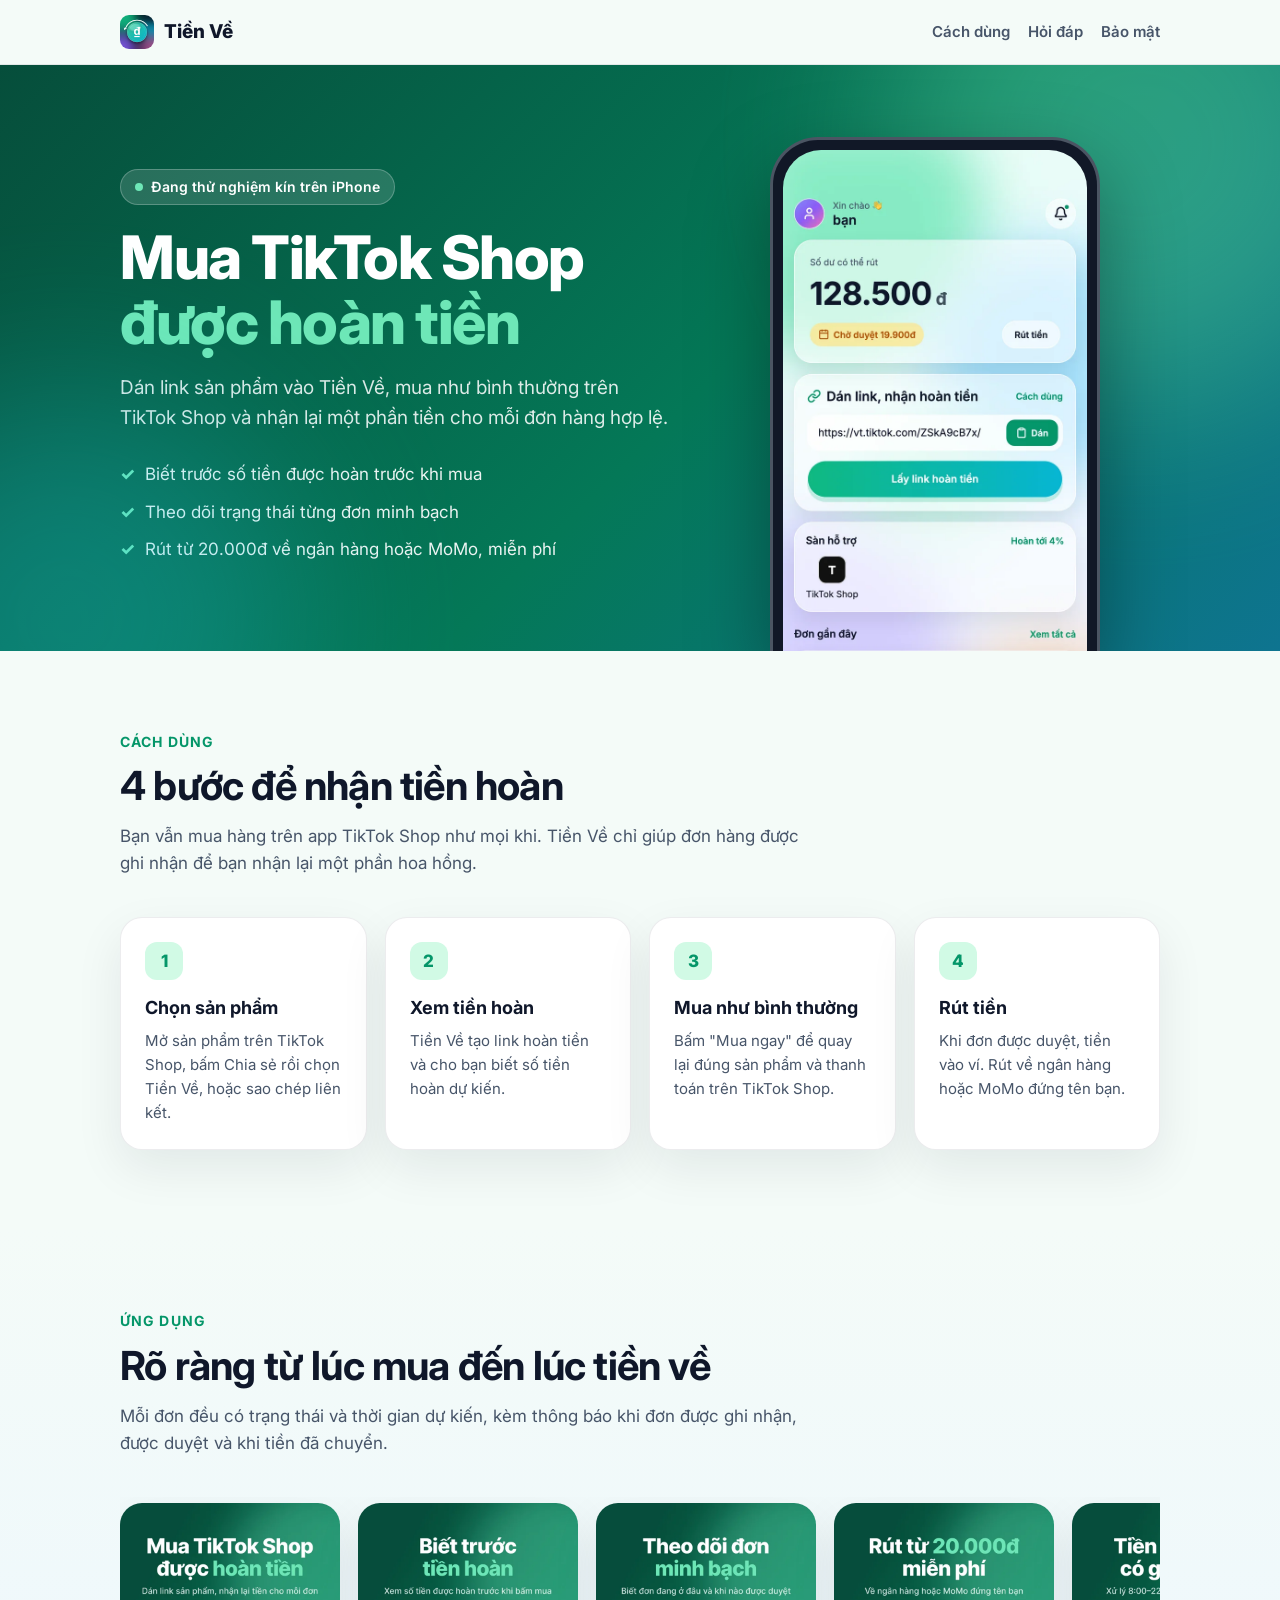
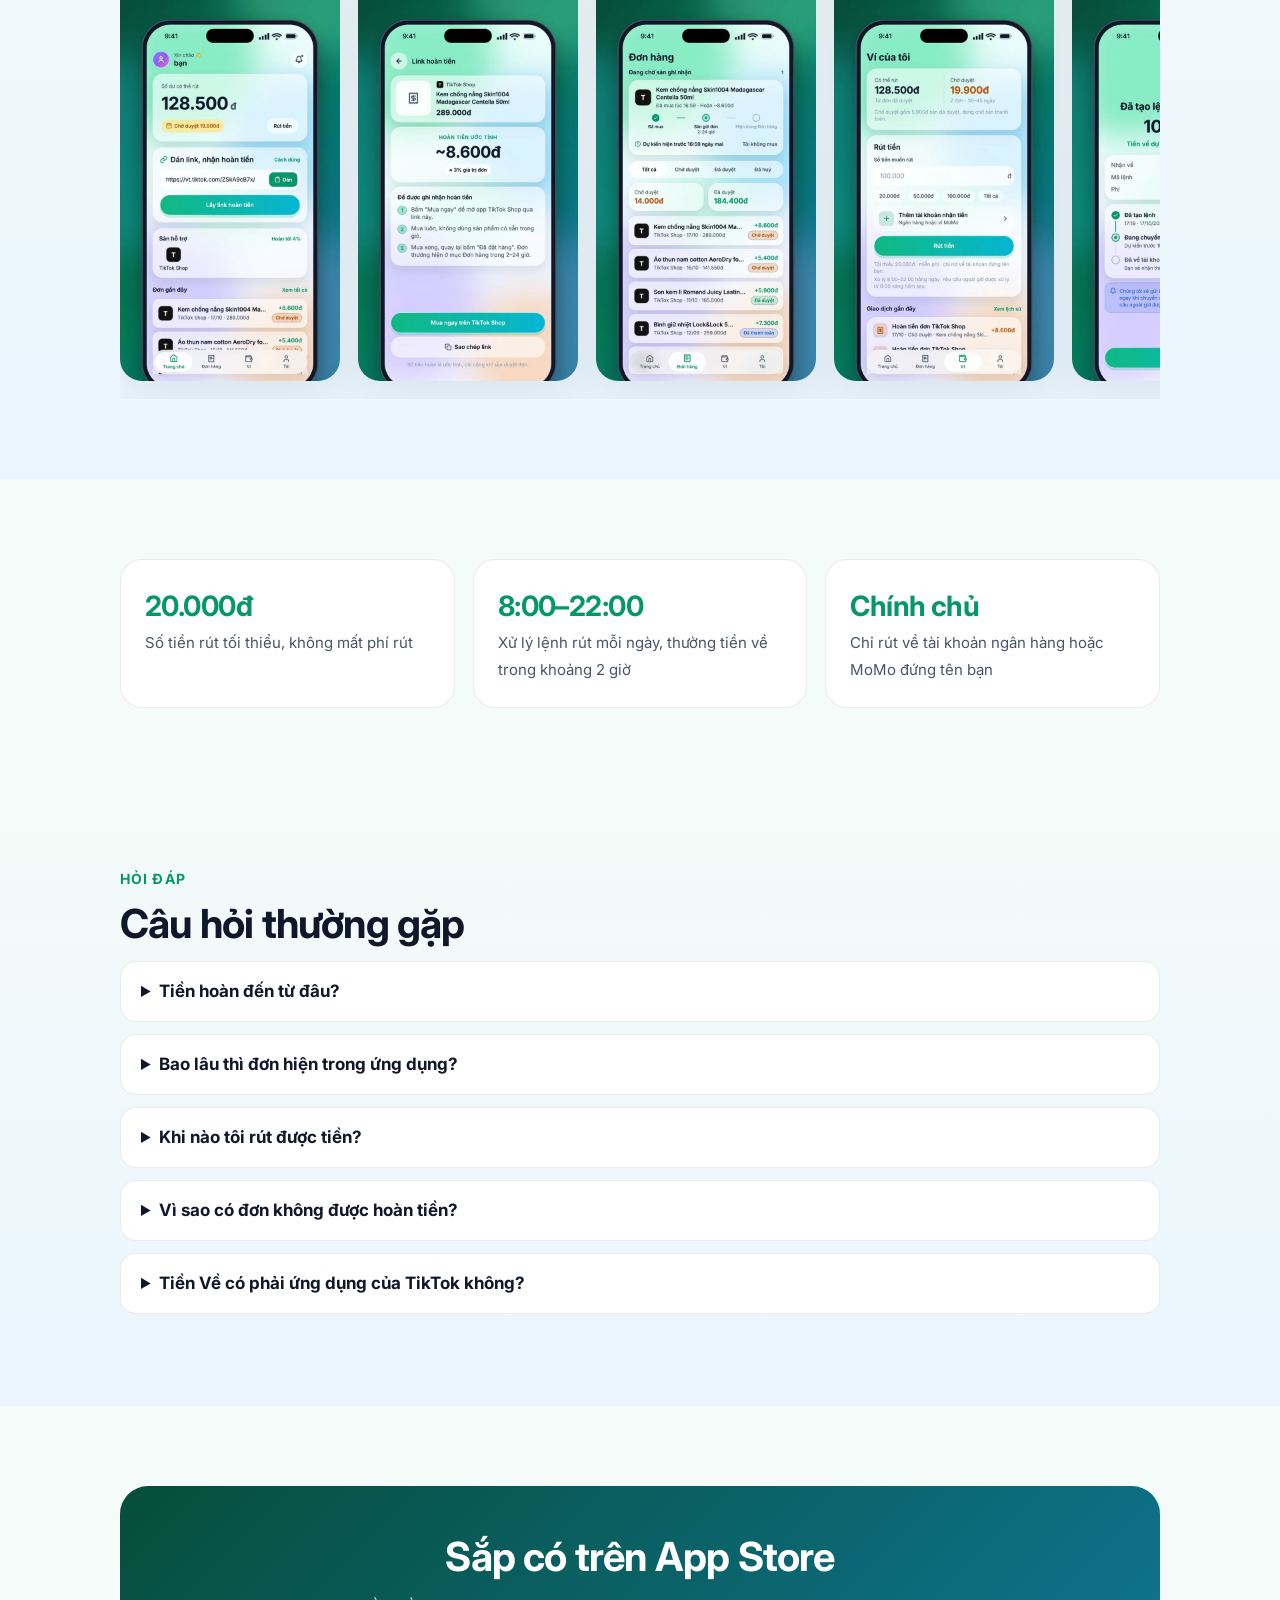
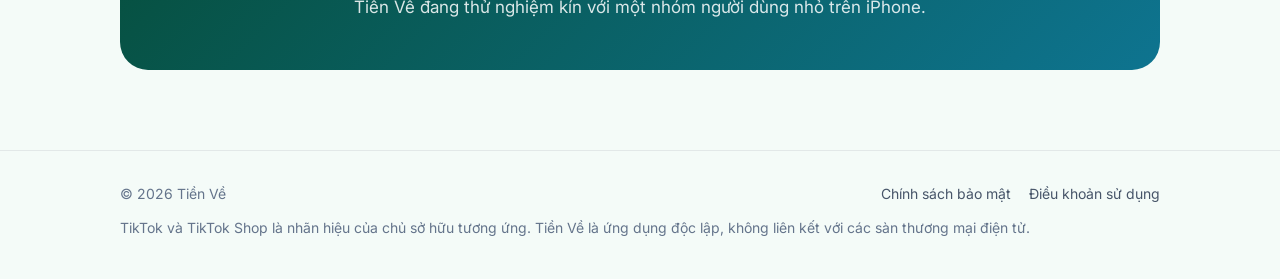
==== index.html @ d93a16cd "Update landing page" ====
<!doctype html>
<html lang="vi">
<head>
  <meta charset="utf-8">
  <meta name="viewport" content="width=device-width, initial-scale=1">
  <title>Tiền Về – Mua sắm được hoàn tiền</title>
  <meta name="description" content="Tiền Về là ứng dụng hoàn tiền khi mua sắm trên TikTok Shop: dán link sản phẩm, mua như bình thường, nhận lại một phần tiền về ngân hàng hoặc MoMo.">
  <meta property="og:title" content="Tiền Về – Mua sắm được hoàn tiền">
  <meta property="og:description" content="Dán link sản phẩm, mua như bình thường, nhận lại tiền cho mỗi đơn.">
  <meta property="og:image" content="assets/1_home.webp">
  <link rel="icon" href="assets/favicon.png">
  <link rel="apple-touch-icon" href="assets/apple-touch-icon.png">
  <link rel="preconnect" href="https://fonts.googleapis.com">
  <link rel="preconnect" href="https://fonts.gstatic.com" crossorigin>
  <link href="https://fonts.googleapis.com/css2?family=Inter:wght@400;600;700;800&display=swap" rel="stylesheet">
  <link rel="stylesheet" href="styles.css">
</head>
<body>
  <header class="top">
    <div class="wrap">
      <a class="brand" href="./"><img src="assets/icon.png" alt="">Tiền Về</a>
      <nav>
        <a href="#cach-dung" class="hide-sm">Cách dùng</a>
        <a href="#hoi-dap">Hỏi đáp</a>
        <a href="privacy.html">Bảo mật</a>
      </nav>
    </div>
  </header>

  <main>
    <div class="hero">
      <div class="wrap">
        <div>
          <span class="badge"><i></i>Đang thử nghiệm kín trên iPhone</span>
          <h1>Mua TikTok Shop<br><em>được hoàn tiền</em></h1>
          <p class="lead">Dán link sản phẩm vào Tiền Về, mua như bình thường trên TikTok Shop và nhận lại một phần tiền cho mỗi đơn hàng hợp lệ.</p>
          <ul class="hero-points">
            <li>Biết trước số tiền được hoàn trước khi mua</li>
            <li>Theo dõi trạng thái từng đơn minh bạch</li>
            <li>Rút từ 20.000đ về ngân hàng hoặc MoMo, miễn phí</li>
          </ul>
        </div>
        <div class="hero-phone">
          <img src="assets/app_home.webp" alt="Màn hình trang chủ ứng dụng Tiền Về" width="660" height="1434">
        </div>
      </div>
    </div>

    <section id="cach-dung">
      <div class="wrap">
        <p class="eyebrow">Cách dùng</p>
        <h2>4 bước để nhận tiền hoàn</h2>
        <p class="sub">Bạn vẫn mua hàng trên app TikTok Shop như mọi khi. Tiền Về chỉ giúp đơn hàng được ghi nhận để bạn nhận lại một phần hoa hồng.</p>
        <div class="steps">
          <div class="step">
            <h3>Chọn sản phẩm</h3>
            <p>Mở sản phẩm trên TikTok Shop, bấm Chia sẻ rồi chọn Tiền Về, hoặc sao chép liên kết.</p>
          </div>
          <div class="step">
            <h3>Xem tiền hoàn</h3>
            <p>Tiền Về tạo link hoàn tiền và cho bạn biết số tiền hoàn dự kiến.</p>
          </div>
          <div class="step">
            <h3>Mua như bình thường</h3>
            <p>Bấm "Mua ngay" để quay lại đúng sản phẩm và thanh toán trên TikTok Shop.</p>
          </div>
          <div class="step">
            <h3>Rút tiền</h3>
            <p>Khi đơn được duyệt, tiền vào ví. Rút về ngân hàng hoặc MoMo đứng tên bạn.</p>
          </div>
        </div>
      </div>
    </section>

    <section class="alt">
      <div class="wrap">
        <p class="eyebrow">Ứng dụng</p>
        <h2>Rõ ràng từ lúc mua đến lúc tiền về</h2>
        <p class="sub">Mỗi đơn đều có trạng thái và thời gian dự kiến, kèm thông báo khi đơn được ghi nhận, được duyệt và khi tiền đã chuyển.</p>
        <div class="shots">
          <figure><img src="assets/1_home.webp" alt="Trang chủ: dán link sản phẩm" loading="lazy" width="660" height="1434"></figure>
          <figure><img src="assets/2_link_result.webp" alt="Số tiền hoàn ước tính trước khi mua" loading="lazy" width="660" height="1434"></figure>
          <figure><img src="assets/3_orders.webp" alt="Theo dõi đơn hàng" loading="lazy" width="660" height="1434"></figure>
          <figure><img src="assets/4_wallet.webp" alt="Ví và rút tiền" loading="lazy" width="660" height="1434"></figure>
          <figure><img src="assets/5_withdraw.webp" alt="Lệnh rút tiền có giờ dự kiến" loading="lazy" width="660" height="1434"></figure>
          <figure><img src="assets/6_notifications.webp" alt="Thông báo đơn hàng" loading="lazy" width="660" height="1434"></figure>
        </div>
      </div>
    </section>

    <section>
      <div class="wrap">
        <div class="facts">
          <div class="fact"><b>20.000đ</b><span>Số tiền rút tối thiểu, không mất phí rút</span></div>
          <div class="fact"><b>8:00–22:00</b><span>Xử lý lệnh rút mỗi ngày, thường tiền về trong khoảng 2 giờ</span></div>
          <div class="fact"><b>Chính chủ</b><span>Chỉ rút về tài khoản ngân hàng hoặc MoMo đứng tên bạn</span></div>
        </div>
      </div>
    </section>

    <section id="hoi-dap" class="alt">
      <div class="wrap faq">
        <p class="eyebrow">Hỏi đáp</p>
        <h2>Câu hỏi thường gặp</h2>
        <details>
          <summary>Tiền hoàn đến từ đâu?</summary>
          <p>Khi bạn mua qua link của Tiền Về, sàn trả hoa hồng tiếp thị liên kết cho đơn hàng hợp lệ. Tiền Về chia lại cho bạn một phần hoa hồng đó. Giá sản phẩm bạn trả không thay đổi.</p>
        </details>
        <details>
          <summary>Bao lâu thì đơn hiện trong ứng dụng?</summary>
          <p>Thường trong 2–24 giờ sau khi đặt hàng. Mua xong, bạn quay lại app và bấm "Đã đặt hàng" để chúng tôi theo dõi và báo ngay khi đơn được ghi nhận.</p>
        </details>
        <details>
          <summary>Khi nào tôi rút được tiền?</summary>
          <p>Sàn cần chờ hết thời gian đổi trả rồi mới duyệt hoa hồng, thường 30–45 ngày kể từ khi mua. Khi đơn được duyệt, tiền chuyển sang số dư có thể rút và bạn rút được từ 20.000đ.</p>
        </details>
        <details>
          <summary>Vì sao có đơn không được hoàn tiền?</summary>
          <p>Đơn có thể không được ghi nhận nếu bạn mua món đã có sẵn trong giỏ từ trước, bấm link khác trước khi thanh toán, hoặc đơn bị huỷ, trả hàng. Một số sản phẩm cũng không nằm trong chương trình tiếp thị liên kết của người bán.</p>
        </details>
        <details>
          <summary>Tiền Về có phải ứng dụng của TikTok không?</summary>
          <p>Không. Tiền Về là ứng dụng độc lập, tham gia chương trình tiếp thị liên kết thông qua mạng affiliate. Tiền Về không liên kết, không được tài trợ hay xác nhận bởi TikTok.</p>
        </details>
      </div>
    </section>

    <section>
      <div class="wrap">
        <div class="cta">
          <h2>Sắp có trên App Store</h2>
          <p>Tiền Về đang thử nghiệm kín với một nhóm người dùng nhỏ trên iPhone.</p>
        </div>
      </div>
    </section>
  </main>

  <footer>
    <div class="wrap">
      <span>© 2026 Tiền Về</span>
      <nav>
        <a href="privacy.html">Chính sách bảo mật</a>
        <a href="terms.html">Điều khoản sử dụng</a>
      </nav>
      <p class="disclaimer">TikTok và TikTok Shop là nhãn hiệu của chủ sở hữu tương ứng. Tiền Về là ứng dụng độc lập, không liên kết với các sàn thương mại điện tử.</p>
    </div>
  </footer>
</body>
</html>
---- styles.css ----
:root {
  --bg: #f4fbf8;
  --bg-2: #eaf6ff;
  --surface: #ffffff;
  --surface-soft: rgba(255, 255, 255, 0.72);
  --text: #0f172a;
  --text-2: #475569;
  --text-3: #64748b;
  --line: rgba(15, 23, 42, 0.08);
  --mint: #059669;
  --mint-soft: #d1fae5;
  --accent: #10b981;
  --accent-2: #06b6d4;
  --hero-1: #064e3b;
  --hero-2: #047857;
  --hero-3: #0e7490;
  --hero-hl: #6ee7b7;
  --radius: 22px;
  --shadow: 0 18px 48px rgba(15, 23, 42, 0.08);
  color-scheme: light;
}

@media (prefers-color-scheme: dark) {
  :root:not([data-theme="light"]) {
    --bg: #07130f;
    --bg-2: #0b1a1f;
    --surface: #0f1f1a;
    --surface-soft: rgba(15, 31, 26, 0.8);
    --text: #e8f5ef;
    --text-2: #a7bdb4;
    --text-3: #7f968d;
    --line: rgba(232, 245, 239, 0.1);
    --mint: #34d399;
    --mint-soft: rgba(52, 211, 153, 0.14);
    --shadow: 0 18px 48px rgba(0, 0, 0, 0.35);
    color-scheme: dark;
  }
}

* { box-sizing: border-box; }
html { -webkit-text-size-adjust: 100%; }
body {
  margin: 0;
  background: var(--bg);
  color: var(--text);
  font-family: "Inter", -apple-system, BlinkMacSystemFont, "Segoe UI", Roboto, sans-serif;
  font-size: 17px;
  line-height: 1.6;
}
a { color: var(--mint); }
img { max-width: 100%; height: auto; display: block; }

.wrap { max-width: 1080px; margin: 0 auto; padding: 0 20px; }

/* ---- header ---- */
.top {
  position: sticky; top: 0; z-index: 10;
  background: color-mix(in srgb, var(--bg) 82%, transparent);
  backdrop-filter: saturate(160%) blur(14px);
  -webkit-backdrop-filter: saturate(160%) blur(14px);
  border-bottom: 1px solid var(--line);
}
.top .wrap { display: flex; align-items: center; gap: 12px; height: 64px; }
.brand { display: flex; align-items: center; gap: 10px; text-decoration: none; color: var(--text); font-weight: 800; font-size: 19px; }
.brand img { width: 34px; height: 34px; border-radius: 9px; }
.top nav { margin-left: auto; display: flex; gap: 18px; }
.top nav a { color: var(--text-2); text-decoration: none; font-weight: 600; font-size: 15px; }
.top nav a:hover { color: var(--text); }

/* ---- hero ---- */
.hero {
  background: linear-gradient(135deg, var(--hero-1), var(--hero-2) 55%, var(--hero-3));
  color: #fff;
  overflow: hidden;
  position: relative;
}
.hero::before, .hero::after {
  content: ""; position: absolute; border-radius: 50%; filter: blur(90px); opacity: 0.35; pointer-events: none;
}
.hero::before { width: 520px; height: 520px; background: #6ee7b7; top: -180px; right: -120px; }
.hero::after { width: 460px; height: 460px; background: #22d3ee; bottom: -200px; left: -160px; opacity: 0.25; }
.hero .wrap { position: relative; display: grid; grid-template-columns: 1.1fr 0.9fr; gap: 40px; align-items: center; padding-top: 72px; padding-bottom: 0; }
.hero h1 { font-size: clamp(38px, 6vw, 60px); line-height: 1.08; letter-spacing: -0.025em; margin: 0 0 18px; font-weight: 800; }
.hero h1 em { font-style: normal; color: var(--hero-hl); }
.hero p.lead { font-size: 19px; color: rgba(255, 255, 255, 0.86); margin: 0 0 28px; max-width: 34em; }
.badge {
  display: inline-flex; align-items: center; gap: 8px;
  background: rgba(255, 255, 255, 0.14); border: 1px solid rgba(255, 255, 255, 0.24);
  padding: 6px 14px; border-radius: 999px; font-size: 14px; font-weight: 600; margin-bottom: 20px;
}
.badge i { width: 8px; height: 8px; border-radius: 50%; background: var(--hero-hl); display: inline-block; }
.hero-points { list-style: none; padding: 0; margin: 0 0 56px; display: grid; gap: 10px; }
.hero-points li { display: flex; gap: 10px; align-items: flex-start; color: rgba(255, 255, 255, 0.92); }
.hero-points li::before { content: "✓"; color: var(--hero-hl); font-weight: 800; }
.hero-phone { align-self: end; justify-self: center; width: min(330px, 80vw); margin-bottom: -6px; }
.hero-phone {
  background: #111827; border: 3px solid #4b5563; border-bottom: 0;
  border-radius: 48px 48px 0 0; padding: 10px 10px 0; box-shadow: 0 30px 80px rgba(0, 0, 0, 0.35);
}
.hero-phone img { border-radius: 38px 38px 0 0; aspect-ratio: 660 / 1100; object-fit: cover; object-position: top; }

/* ---- sections ---- */
section { padding: 80px 0; }
.eyebrow { color: var(--mint); font-weight: 700; font-size: 14px; letter-spacing: 0.08em; text-transform: uppercase; margin: 0 0 10px; }
h2 { font-size: clamp(28px, 4vw, 40px); line-height: 1.15; letter-spacing: -0.02em; margin: 0 0 14px; }
.sub { color: var(--text-2); margin: 0 0 40px; max-width: 40em; }

.steps { display: grid; grid-template-columns: repeat(4, 1fr); gap: 18px; counter-reset: s; }
.step {
  background: var(--surface); border: 1px solid var(--line); border-radius: var(--radius);
  padding: 24px; box-shadow: var(--shadow); counter-increment: s;
}
.step::before {
  content: counter(s); display: grid; place-items: center; width: 38px; height: 38px; border-radius: 12px;
  background: var(--mint-soft); color: var(--mint); font-weight: 800; margin-bottom: 14px;
}
.step h3 { margin: 0 0 6px; font-size: 18px; }
.step p { margin: 0; color: var(--text-2); font-size: 15px; }

.alt { background: linear-gradient(180deg, var(--bg), var(--bg-2)); }

.shots { display: flex; gap: 18px; overflow-x: auto; padding: 6px 2px 18px; scroll-snap-type: x mandatory; }
.shots figure { margin: 0; flex: 0 0 220px; scroll-snap-align: start; }
.shots img { border-radius: 22px; box-shadow: var(--shadow); }

.facts { display: grid; grid-template-columns: repeat(3, 1fr); gap: 18px; }
.fact { background: var(--surface); border: 1px solid var(--line); border-radius: var(--radius); padding: 24px; }
.fact b { display: block; font-size: 28px; letter-spacing: -0.02em; color: var(--mint); }
.fact span { color: var(--text-2); font-size: 15px; }

.faq details {
  background: var(--surface); border: 1px solid var(--line); border-radius: 16px; padding: 16px 20px; margin-bottom: 12px;
}
.faq summary { cursor: pointer; font-weight: 700; }
.faq details p { color: var(--text-2); margin: 10px 0 0; }

.cta {
  text-align: center; background: linear-gradient(135deg, var(--hero-1), var(--hero-3)); color: #fff;
  border-radius: 28px; padding: 48px 24px;
}
.cta h2 { color: #fff; }
.cta p { color: rgba(255, 255, 255, 0.85); margin: 0; }

/* ---- documents (privacy / terms) ---- */
.doc { max-width: 760px; margin: 0 auto; padding: 56px 20px 80px; }
.doc h1 { font-size: clamp(30px, 5vw, 42px); letter-spacing: -0.02em; line-height: 1.15; margin: 0 0 8px; }
.doc .meta { color: var(--text-3); margin: 0 0 32px; font-size: 15px; }
.doc h2 { font-size: 22px; margin: 36px 0 10px; }
.doc p, .doc li { color: var(--text-2); }
.doc li { margin-bottom: 6px; }
.doc table { width: 100%; border-collapse: collapse; margin: 12px 0; font-size: 15px; }
.doc th, .doc td { text-align: left; padding: 10px 12px; border-bottom: 1px solid var(--line); vertical-align: top; }
.doc th { color: var(--text); }
.doc td { color: var(--text-2); }
.table-scroll { overflow-x: auto; }

/* ---- footer ---- */
footer { border-top: 1px solid var(--line); padding: 32px 0 40px; color: var(--text-3); font-size: 14px; }
footer .wrap { display: flex; flex-wrap: wrap; gap: 12px 24px; align-items: center; }
footer nav { display: flex; gap: 18px; margin-left: auto; }
footer a { color: var(--text-2); text-decoration: none; }
footer a:hover { color: var(--text); }
.disclaimer { width: 100%; margin: 0; }

@media (max-width: 860px) {
  .hero .wrap { grid-template-columns: 1fr; padding-top: 48px; gap: 8px; }
  .hero-points { margin-bottom: 32px; }
  .steps { grid-template-columns: 1fr 1fr; }
  .facts { grid-template-columns: 1fr; }
}
@media (max-width: 520px) {
  body { font-size: 16px; }
  .wrap { padding: 0 16px; }
  .top nav { gap: 14px; }
  .top nav a.hide-sm { display: none; }
  .steps { grid-template-columns: 1fr; }
  section { padding: 56px 0; }
  footer nav { margin-left: 0; }
}
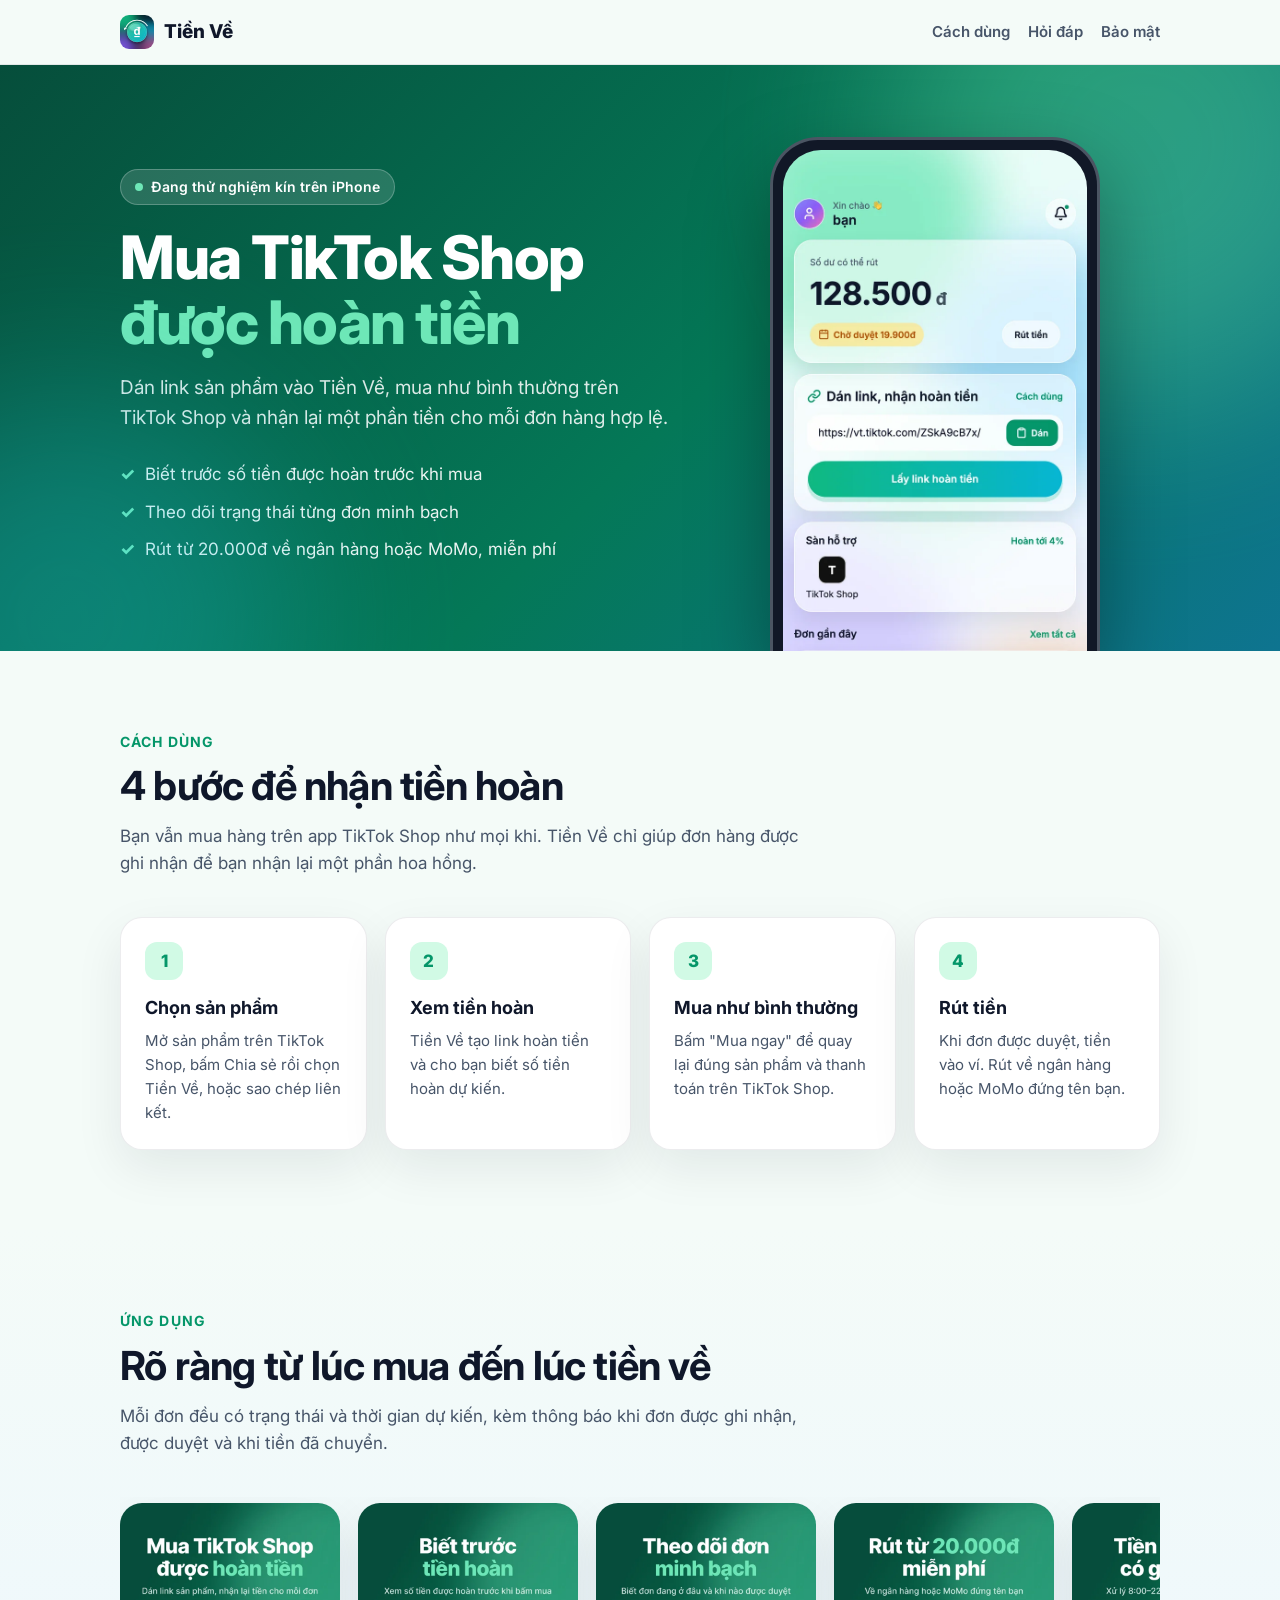
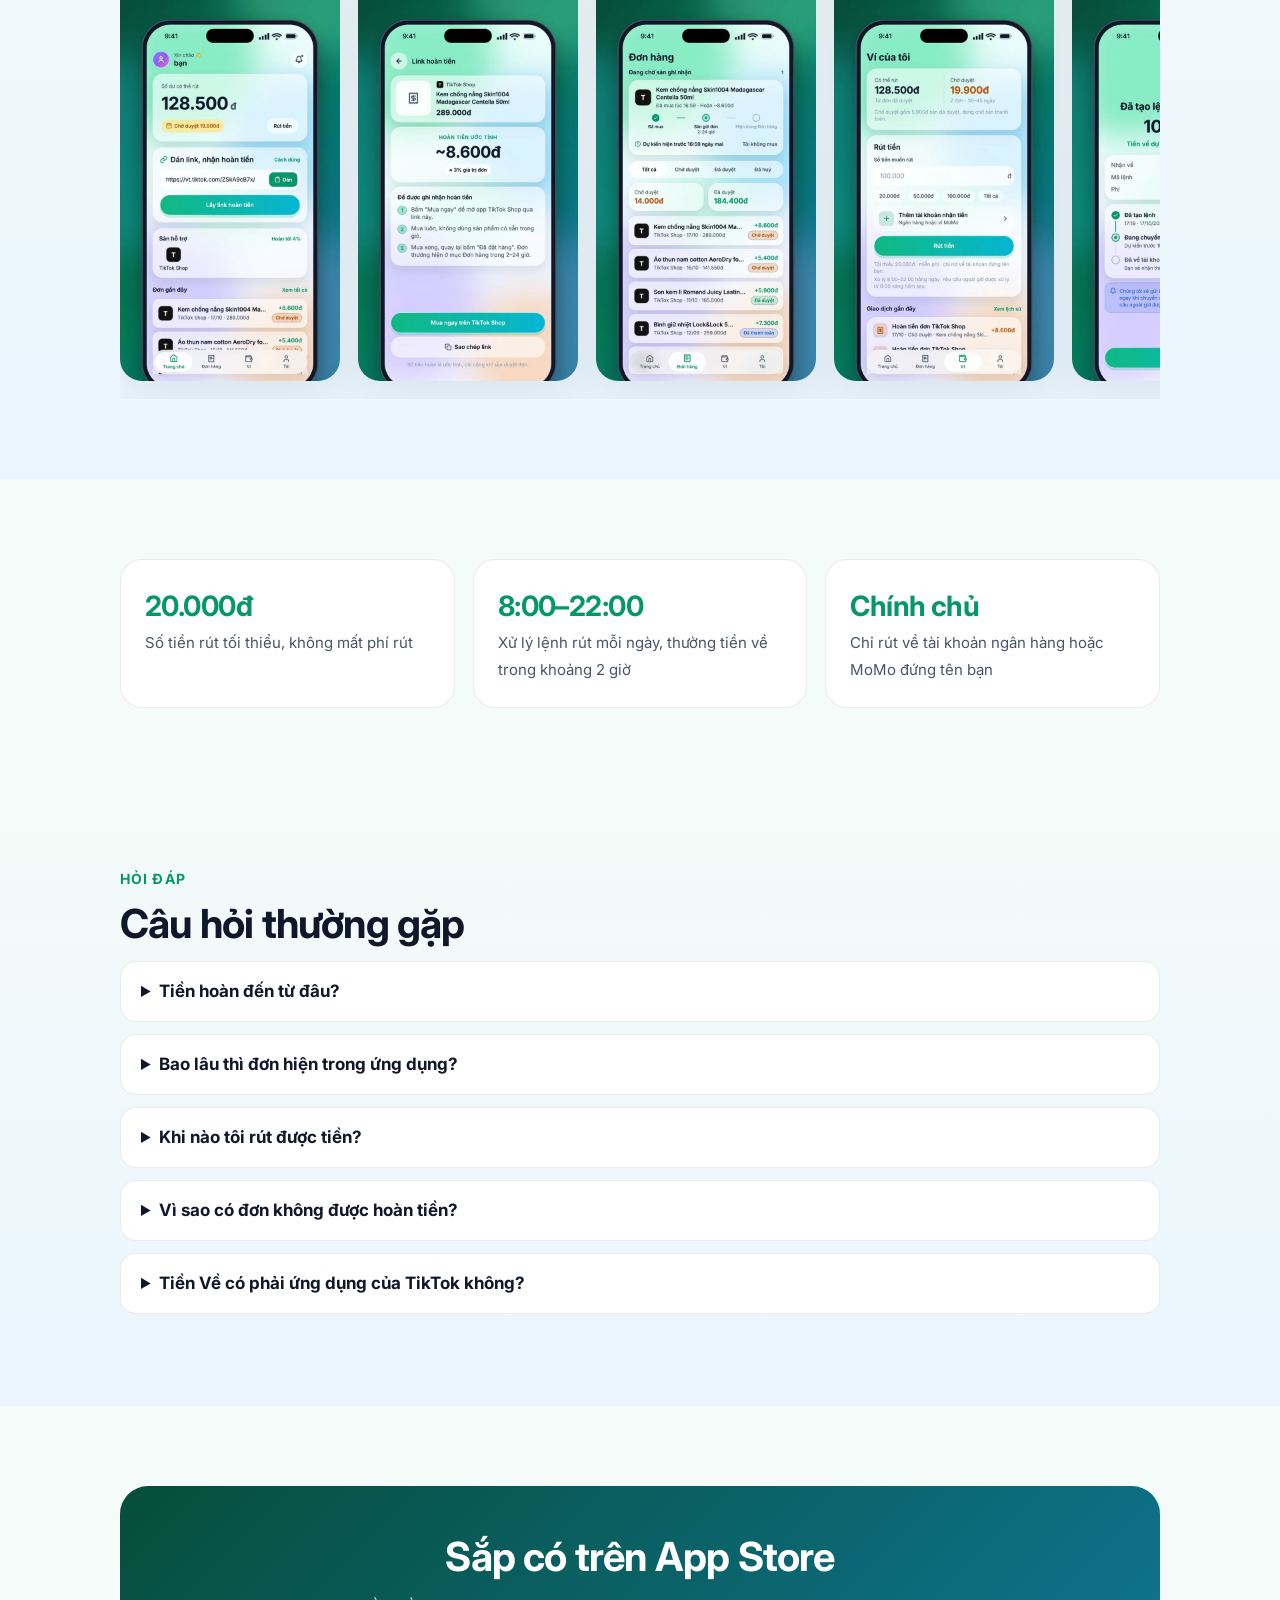
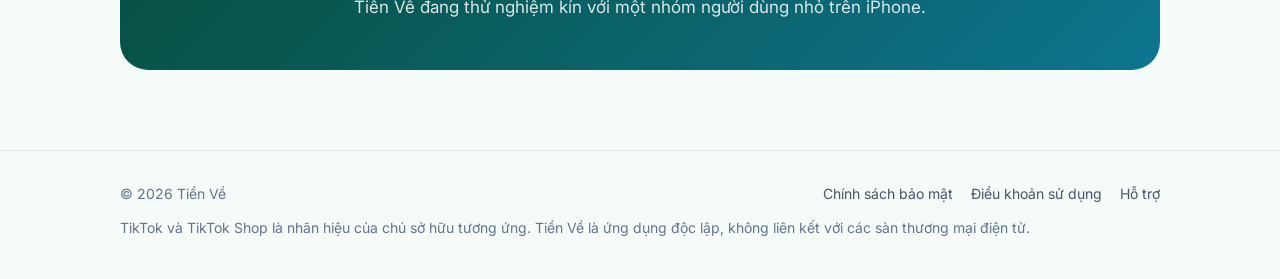
==== commit eb1c7956: "Update landing page" ====
--- a/index.html
+++ b/index.html
@@ -141,6 +141,7 @@
       <nav>
         <a href="privacy.html">Chính sách bảo mật</a>
         <a href="terms.html">Điều khoản sử dụng</a>
+        <a href="support.html">Hỗ trợ</a>
       </nav>
       <p class="disclaimer">TikTok và TikTok Shop là nhãn hiệu của chủ sở hữu tương ứng. Tiền Về là ứng dụng độc lập, không liên kết với các sàn thương mại điện tử.</p>
     </div>
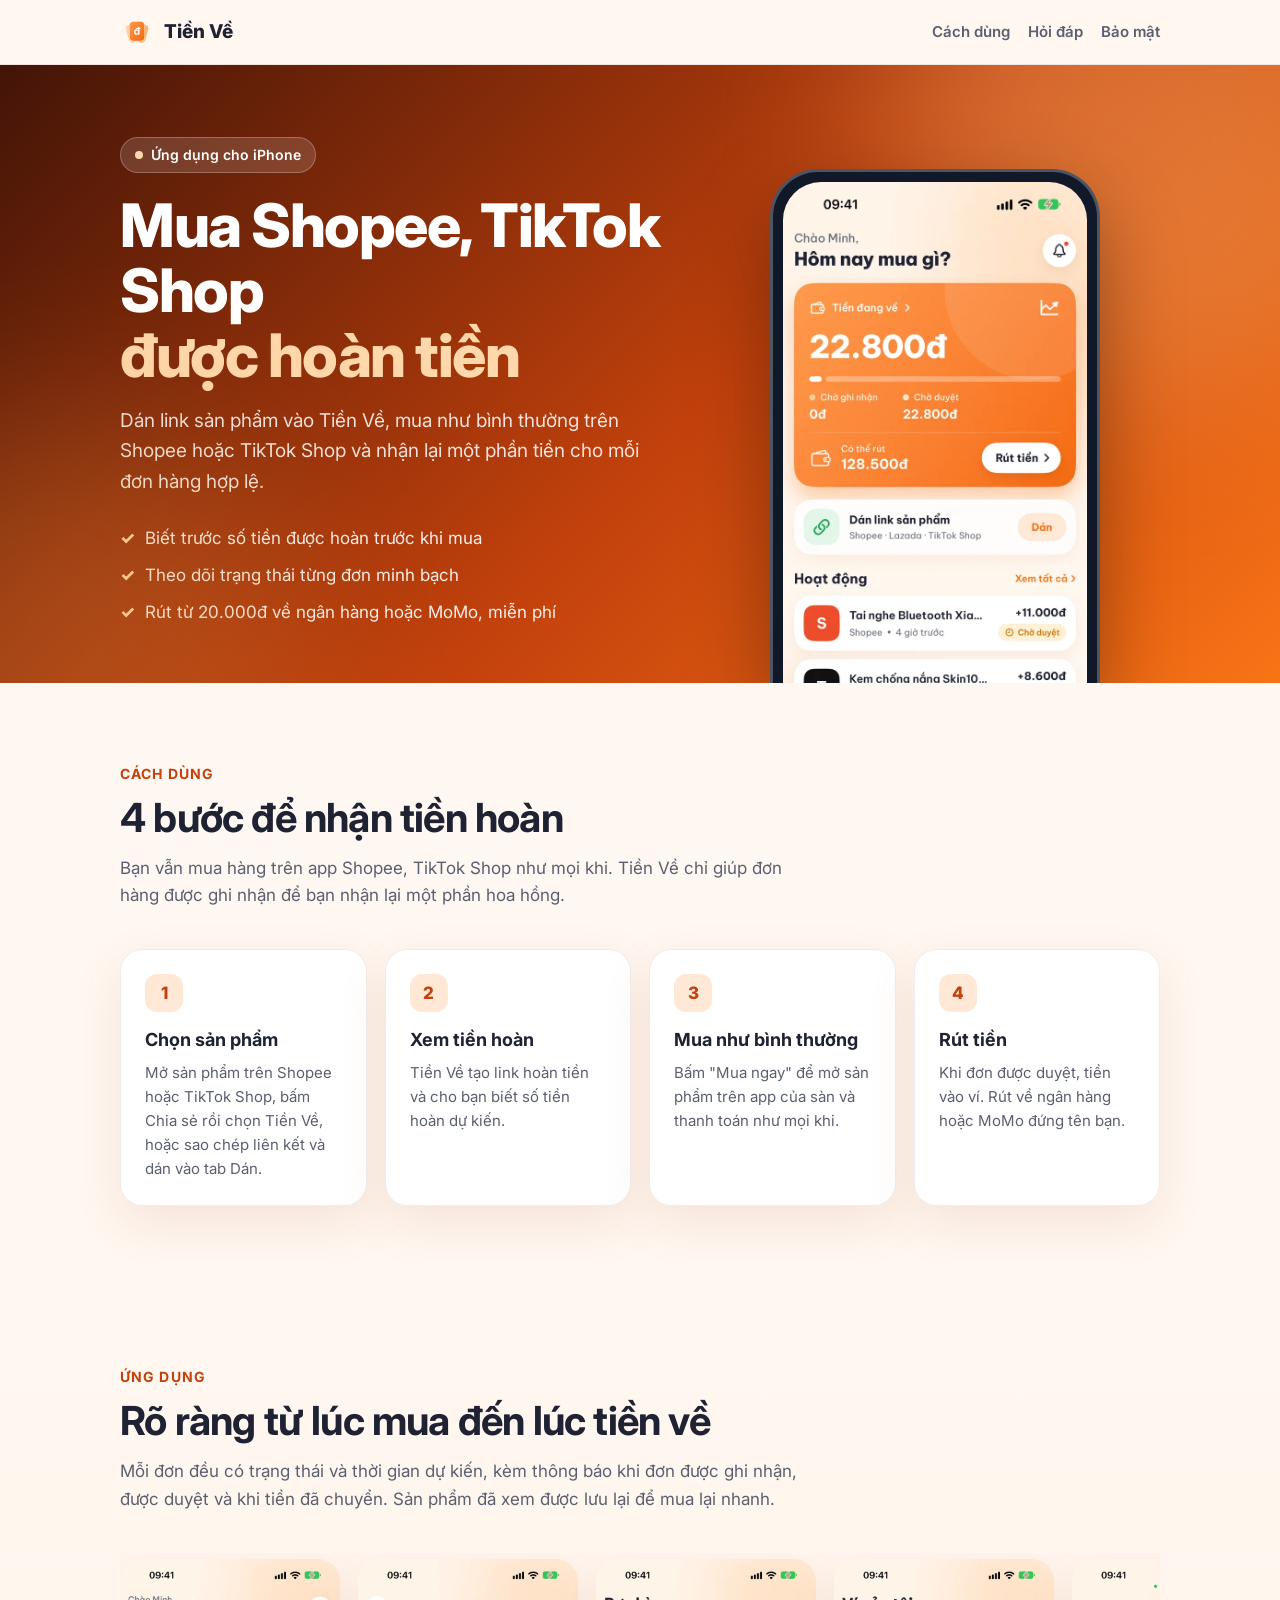
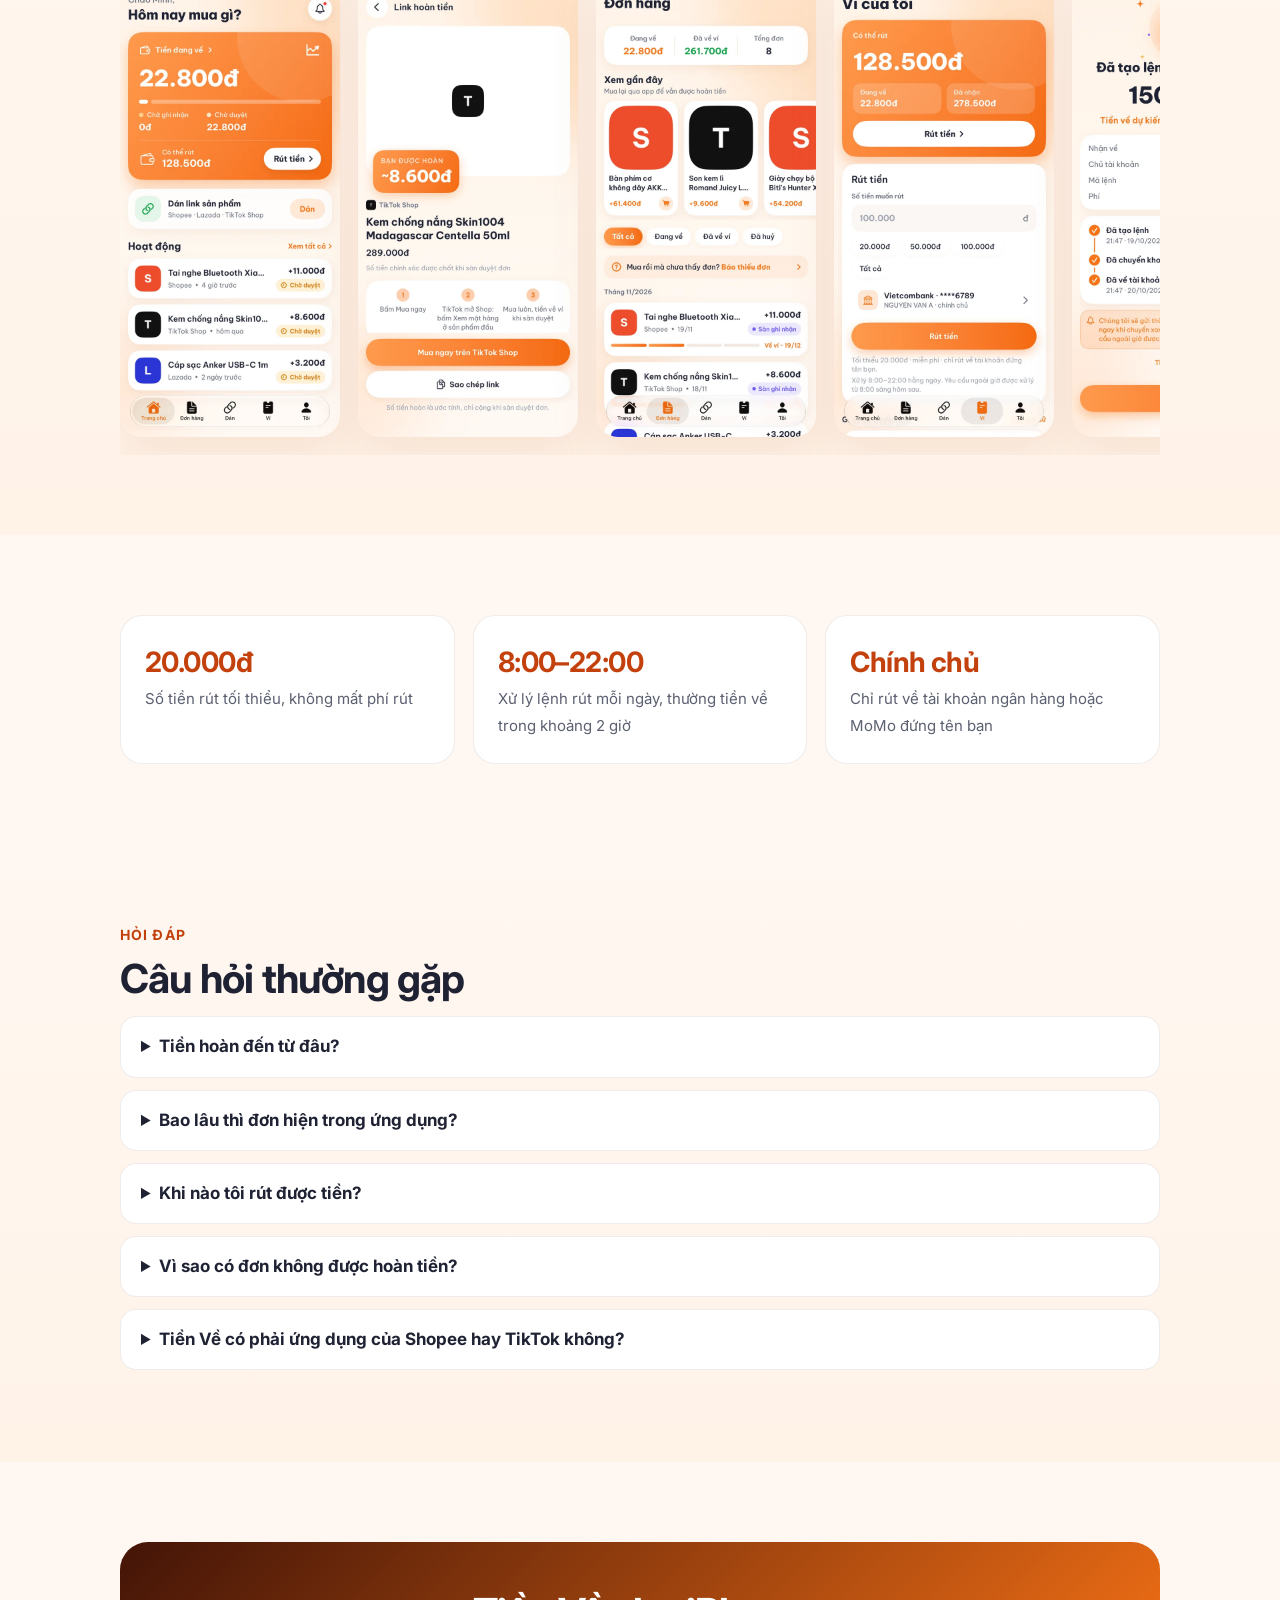
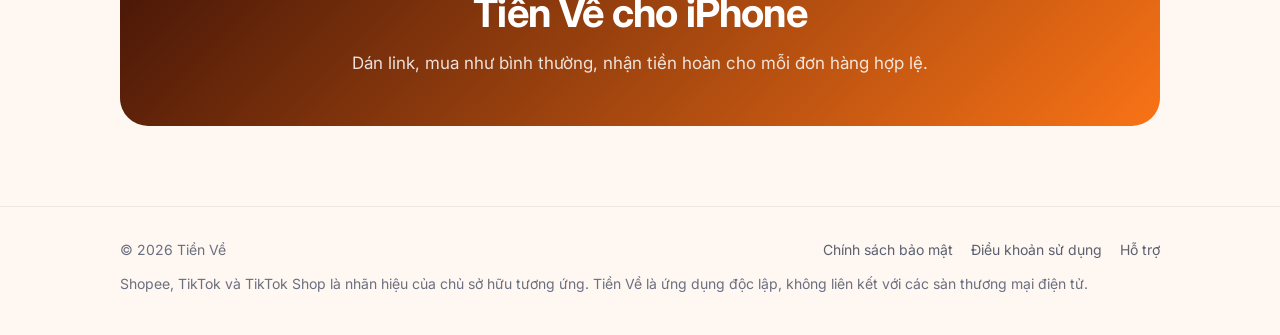
==== commit d5363c04: "Update landing page" ====
--- a/index.html
+++ b/index.html
@@ -4,21 +4,21 @@
   <meta charset="utf-8">
   <meta name="viewport" content="width=device-width, initial-scale=1">
   <title>Tiền Về – Mua sắm được hoàn tiền</title>
-  <meta name="description" content="Tiền Về là ứng dụng hoàn tiền khi mua sắm trên TikTok Shop: dán link sản phẩm, mua như bình thường, nhận lại một phần tiền về ngân hàng hoặc MoMo.">
+  <meta name="description" content="Tiền Về là ứng dụng hoàn tiền khi mua sắm trên Shopee và TikTok Shop: dán link sản phẩm, mua như bình thường, nhận lại một phần tiền về ngân hàng hoặc MoMo.">
   <meta property="og:title" content="Tiền Về – Mua sắm được hoàn tiền">
   <meta property="og:description" content="Dán link sản phẩm, mua như bình thường, nhận lại tiền cho mỗi đơn.">
-  <meta property="og:image" content="assets/1_home.webp">
-  <link rel="icon" href="assets/favicon.png">
+  <meta property="og:image" content="assets/1_home.webp?v=4">
+  <link rel="icon" href="assets/favicon.png?v=4">
   <link rel="apple-touch-icon" href="assets/apple-touch-icon.png">
   <link rel="preconnect" href="https://fonts.googleapis.com">
   <link rel="preconnect" href="https://fonts.gstatic.com" crossorigin>
   <link href="https://fonts.googleapis.com/css2?family=Inter:wght@400;600;700;800&display=swap" rel="stylesheet">
-  <link rel="stylesheet" href="styles.css">
+  <link rel="stylesheet" href="styles.css?v=4">
 </head>
 <body>
   <header class="top">
     <div class="wrap">
-      <a class="brand" href="./"><img src="assets/icon.png" alt="">Tiền Về</a>
+      <a class="brand" href="./"><img src="assets/icon.png?v=4" alt="">Tiền Về</a>
       <nav>
         <a href="#cach-dung" class="hide-sm">Cách dùng</a>
         <a href="#hoi-dap">Hỏi đáp</a>
@@ -31,9 +31,9 @@
     <div class="hero">
       <div class="wrap">
         <div>
-          <span class="badge"><i></i>Đang thử nghiệm kín trên iPhone</span>
-          <h1>Mua TikTok Shop<br><em>được hoàn tiền</em></h1>
-          <p class="lead">Dán link sản phẩm vào Tiền Về, mua như bình thường trên TikTok Shop và nhận lại một phần tiền cho mỗi đơn hàng hợp lệ.</p>
+          <span class="badge"><i></i>Ứng dụng cho iPhone</span>
+          <h1>Mua Shopee, TikTok Shop<br><em>được hoàn tiền</em></h1>
+          <p class="lead">Dán link sản phẩm vào Tiền Về, mua như bình thường trên Shopee hoặc TikTok Shop và nhận lại một phần tiền cho mỗi đơn hàng hợp lệ.</p>
           <ul class="hero-points">
             <li>Biết trước số tiền được hoàn trước khi mua</li>
             <li>Theo dõi trạng thái từng đơn minh bạch</li>
@@ -41,7 +41,7 @@
           </ul>
         </div>
         <div class="hero-phone">
-          <img src="assets/app_home.webp" alt="Màn hình trang chủ ứng dụng Tiền Về" width="660" height="1434">
+          <img src="assets/app_home.webp?v=4" alt="Màn hình trang chủ ứng dụng Tiền Về" width="660" height="1434">
         </div>
       </div>
     </div>
@@ -50,11 +50,11 @@
       <div class="wrap">
         <p class="eyebrow">Cách dùng</p>
         <h2>4 bước để nhận tiền hoàn</h2>
-        <p class="sub">Bạn vẫn mua hàng trên app TikTok Shop như mọi khi. Tiền Về chỉ giúp đơn hàng được ghi nhận để bạn nhận lại một phần hoa hồng.</p>
+        <p class="sub">Bạn vẫn mua hàng trên app Shopee, TikTok Shop như mọi khi. Tiền Về chỉ giúp đơn hàng được ghi nhận để bạn nhận lại một phần hoa hồng.</p>
         <div class="steps">
           <div class="step">
             <h3>Chọn sản phẩm</h3>
-            <p>Mở sản phẩm trên TikTok Shop, bấm Chia sẻ rồi chọn Tiền Về, hoặc sao chép liên kết.</p>
+            <p>Mở sản phẩm trên Shopee hoặc TikTok Shop, bấm Chia sẻ rồi chọn Tiền Về, hoặc sao chép liên kết và dán vào tab Dán.</p>
           </div>
           <div class="step">
             <h3>Xem tiền hoàn</h3>
@@ -62,7 +62,7 @@
           </div>
           <div class="step">
             <h3>Mua như bình thường</h3>
-            <p>Bấm "Mua ngay" để quay lại đúng sản phẩm và thanh toán trên TikTok Shop.</p>
+            <p>Bấm "Mua ngay" để mở sản phẩm trên app của sàn và thanh toán như mọi khi.</p>
           </div>
           <div class="step">
             <h3>Rút tiền</h3>
@@ -76,14 +76,14 @@
       <div class="wrap">
         <p class="eyebrow">Ứng dụng</p>
         <h2>Rõ ràng từ lúc mua đến lúc tiền về</h2>
-        <p class="sub">Mỗi đơn đều có trạng thái và thời gian dự kiến, kèm thông báo khi đơn được ghi nhận, được duyệt và khi tiền đã chuyển.</p>
+        <p class="sub">Mỗi đơn đều có trạng thái và thời gian dự kiến, kèm thông báo khi đơn được ghi nhận, được duyệt và khi tiền đã chuyển. Sản phẩm đã xem được lưu lại để mua lại nhanh.</p>
         <div class="shots">
-          <figure><img src="assets/1_home.webp" alt="Trang chủ: dán link sản phẩm" loading="lazy" width="660" height="1434"></figure>
-          <figure><img src="assets/2_link_result.webp" alt="Số tiền hoàn ước tính trước khi mua" loading="lazy" width="660" height="1434"></figure>
-          <figure><img src="assets/3_orders.webp" alt="Theo dõi đơn hàng" loading="lazy" width="660" height="1434"></figure>
-          <figure><img src="assets/4_wallet.webp" alt="Ví và rút tiền" loading="lazy" width="660" height="1434"></figure>
-          <figure><img src="assets/5_withdraw.webp" alt="Lệnh rút tiền có giờ dự kiến" loading="lazy" width="660" height="1434"></figure>
-          <figure><img src="assets/6_notifications.webp" alt="Thông báo đơn hàng" loading="lazy" width="660" height="1434"></figure>
+          <figure><img src="assets/1_home.webp?v=4" alt="Trang chủ: dán link sản phẩm" loading="lazy" width="660" height="1434"></figure>
+          <figure><img src="assets/2_link_result.webp?v=4" alt="Số tiền hoàn ước tính trước khi mua" loading="lazy" width="660" height="1434"></figure>
+          <figure><img src="assets/3_orders.webp?v=4" alt="Theo dõi đơn hàng" loading="lazy" width="660" height="1434"></figure>
+          <figure><img src="assets/4_wallet.webp?v=4" alt="Ví và rút tiền" loading="lazy" width="660" height="1434"></figure>
+          <figure><img src="assets/5_withdraw.webp?v=4" alt="Lệnh rút tiền có giờ dự kiến" loading="lazy" width="660" height="1434"></figure>
+          <figure><img src="assets/6_paste.webp?v=4" alt="Dán link sản phẩm" loading="lazy" width="660" height="1434"></figure>
         </div>
       </div>
     </section>
@@ -119,8 +119,8 @@
           <p>Đơn có thể không được ghi nhận nếu bạn mua món đã có sẵn trong giỏ từ trước, bấm link khác trước khi thanh toán, hoặc đơn bị huỷ, trả hàng. Một số sản phẩm cũng không nằm trong chương trình tiếp thị liên kết của người bán.</p>
         </details>
         <details>
-          <summary>Tiền Về có phải ứng dụng của TikTok không?</summary>
-          <p>Không. Tiền Về là ứng dụng độc lập, tham gia chương trình tiếp thị liên kết thông qua mạng affiliate. Tiền Về không liên kết, không được tài trợ hay xác nhận bởi TikTok.</p>
+          <summary>Tiền Về có phải ứng dụng của Shopee hay TikTok không?</summary>
+          <p>Không. Tiền Về là ứng dụng độc lập, tham gia chương trình tiếp thị liên kết thông qua mạng affiliate. Tiền Về không liên kết, không được tài trợ hay xác nhận bởi Shopee hay TikTok.</p>
         </details>
       </div>
     </section>
@@ -128,8 +128,8 @@
     <section>
       <div class="wrap">
         <div class="cta">
-          <h2>Sắp có trên App Store</h2>
-          <p>Tiền Về đang thử nghiệm kín với một nhóm người dùng nhỏ trên iPhone.</p>
+          <h2>Tiền Về cho iPhone</h2>
+          <p>Dán link, mua như bình thường, nhận tiền hoàn cho mỗi đơn hàng hợp lệ.</p>
         </div>
       </div>
     </section>
@@ -143,7 +143,7 @@
         <a href="terms.html">Điều khoản sử dụng</a>
         <a href="support.html">Hỗ trợ</a>
       </nav>
-      <p class="disclaimer">TikTok và TikTok Shop là nhãn hiệu của chủ sở hữu tương ứng. Tiền Về là ứng dụng độc lập, không liên kết với các sàn thương mại điện tử.</p>
+      <p class="disclaimer">Shopee, TikTok và TikTok Shop là nhãn hiệu của chủ sở hữu tương ứng. Tiền Về là ứng dụng độc lập, không liên kết với các sàn thương mại điện tử.</p>
     </div>
   </footer>
 </body>
--- a/styles.css
+++ b/styles.css
@@ -1,37 +1,37 @@
 :root {
-  --bg: #f4fbf8;
-  --bg-2: #eaf6ff;
+  --bg: #fff7f1;
+  --bg-2: #fff3e8;
   --surface: #ffffff;
   --surface-soft: rgba(255, 255, 255, 0.72);
-  --text: #0f172a;
-  --text-2: #475569;
-  --text-3: #64748b;
-  --line: rgba(15, 23, 42, 0.08);
-  --mint: #059669;
-  --mint-soft: #d1fae5;
-  --accent: #10b981;
-  --accent-2: #06b6d4;
-  --hero-1: #064e3b;
-  --hero-2: #047857;
-  --hero-3: #0e7490;
-  --hero-hl: #6ee7b7;
+  --text: #1f2233;
+  --text-2: #5b6070;
+  --text-3: #6b7080;
+  --line: rgba(67, 20, 7, 0.08);
+  --mint: #c2410c;
+  --mint-soft: #ffe8d6;
+  --accent: #f97316;
+  --accent-2: #fb923c;
+  --hero-1: #431407;
+  --hero-2: #c2410c;
+  --hero-3: #f97316;
+  --hero-hl: #fed7aa;
   --radius: 22px;
-  --shadow: 0 18px 48px rgba(15, 23, 42, 0.08);
+  --shadow: 0 18px 48px rgba(180, 100, 45, 0.12);
   color-scheme: light;
 }
 
 @media (prefers-color-scheme: dark) {
   :root:not([data-theme="light"]) {
-    --bg: #07130f;
-    --bg-2: #0b1a1f;
-    --surface: #0f1f1a;
-    --surface-soft: rgba(15, 31, 26, 0.8);
-    --text: #e8f5ef;
-    --text-2: #a7bdb4;
-    --text-3: #7f968d;
-    --line: rgba(232, 245, 239, 0.1);
-    --mint: #34d399;
-    --mint-soft: rgba(52, 211, 153, 0.14);
+    --bg: #160c06;
+    --bg-2: #1d1009;
+    --surface: #24150c;
+    --surface-soft: rgba(36, 21, 12, 0.8);
+    --text: #fbeee4;
+    --text-2: #d2b8a6;
+    --text-3: #a88d7b;
+    --line: rgba(251, 238, 228, 0.1);
+    --mint: #fb923c;
+    --mint-soft: rgba(251, 146, 60, 0.16);
     --shadow: 0 18px 48px rgba(0, 0, 0, 0.35);
     color-scheme: dark;
   }
@@ -77,8 +77,8 @@
 .hero::before, .hero::after {
   content: ""; position: absolute; border-radius: 50%; filter: blur(90px); opacity: 0.35; pointer-events: none;
 }
-.hero::before { width: 520px; height: 520px; background: #6ee7b7; top: -180px; right: -120px; }
-.hero::after { width: 460px; height: 460px; background: #22d3ee; bottom: -200px; left: -160px; opacity: 0.25; }
+.hero::before { width: 520px; height: 520px; background: #fdba74; top: -180px; right: -120px; }
+.hero::after { width: 460px; height: 460px; background: #fb923c; bottom: -200px; left: -160px; opacity: 0.25; }
 .hero .wrap { position: relative; display: grid; grid-template-columns: 1.1fr 0.9fr; gap: 40px; align-items: center; padding-top: 72px; padding-bottom: 0; }
 .hero h1 { font-size: clamp(38px, 6vw, 60px); line-height: 1.08; letter-spacing: -0.025em; margin: 0 0 18px; font-weight: 800; }
 .hero h1 em { font-style: normal; color: var(--hero-hl); }
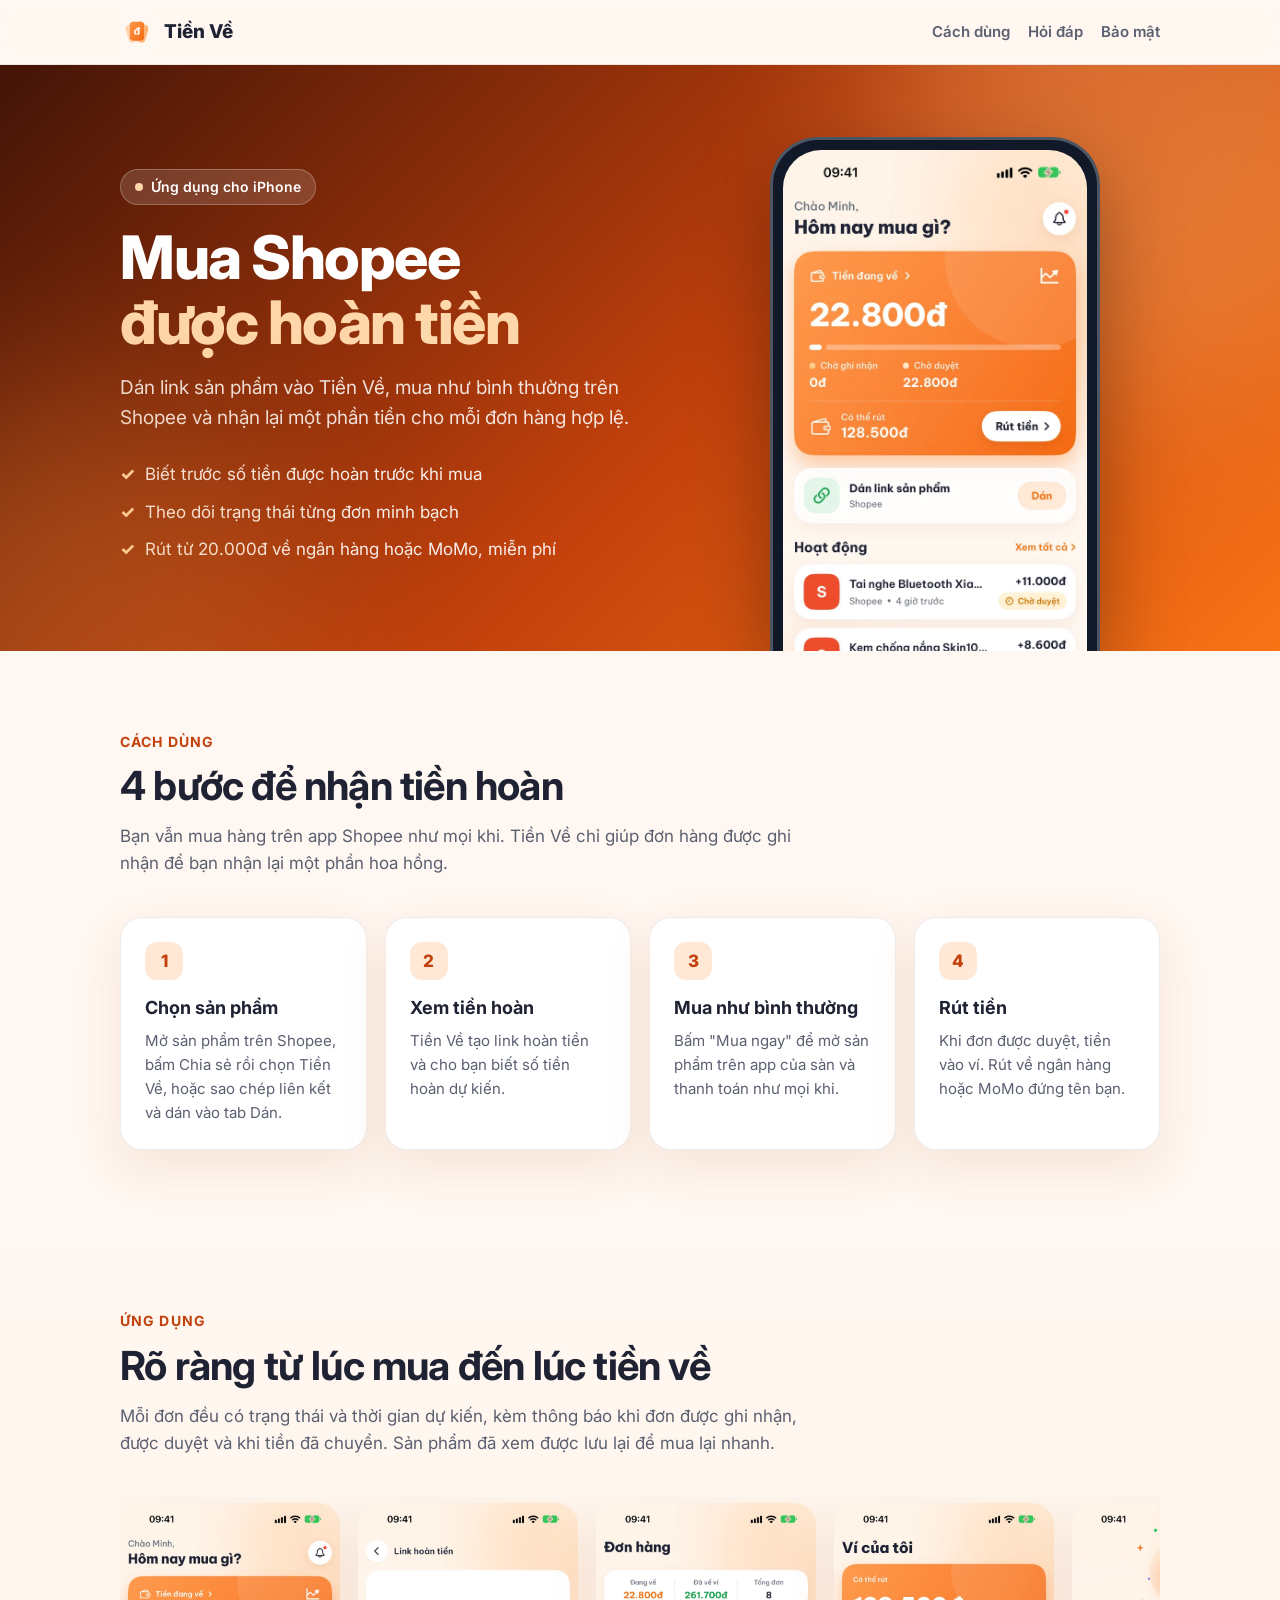
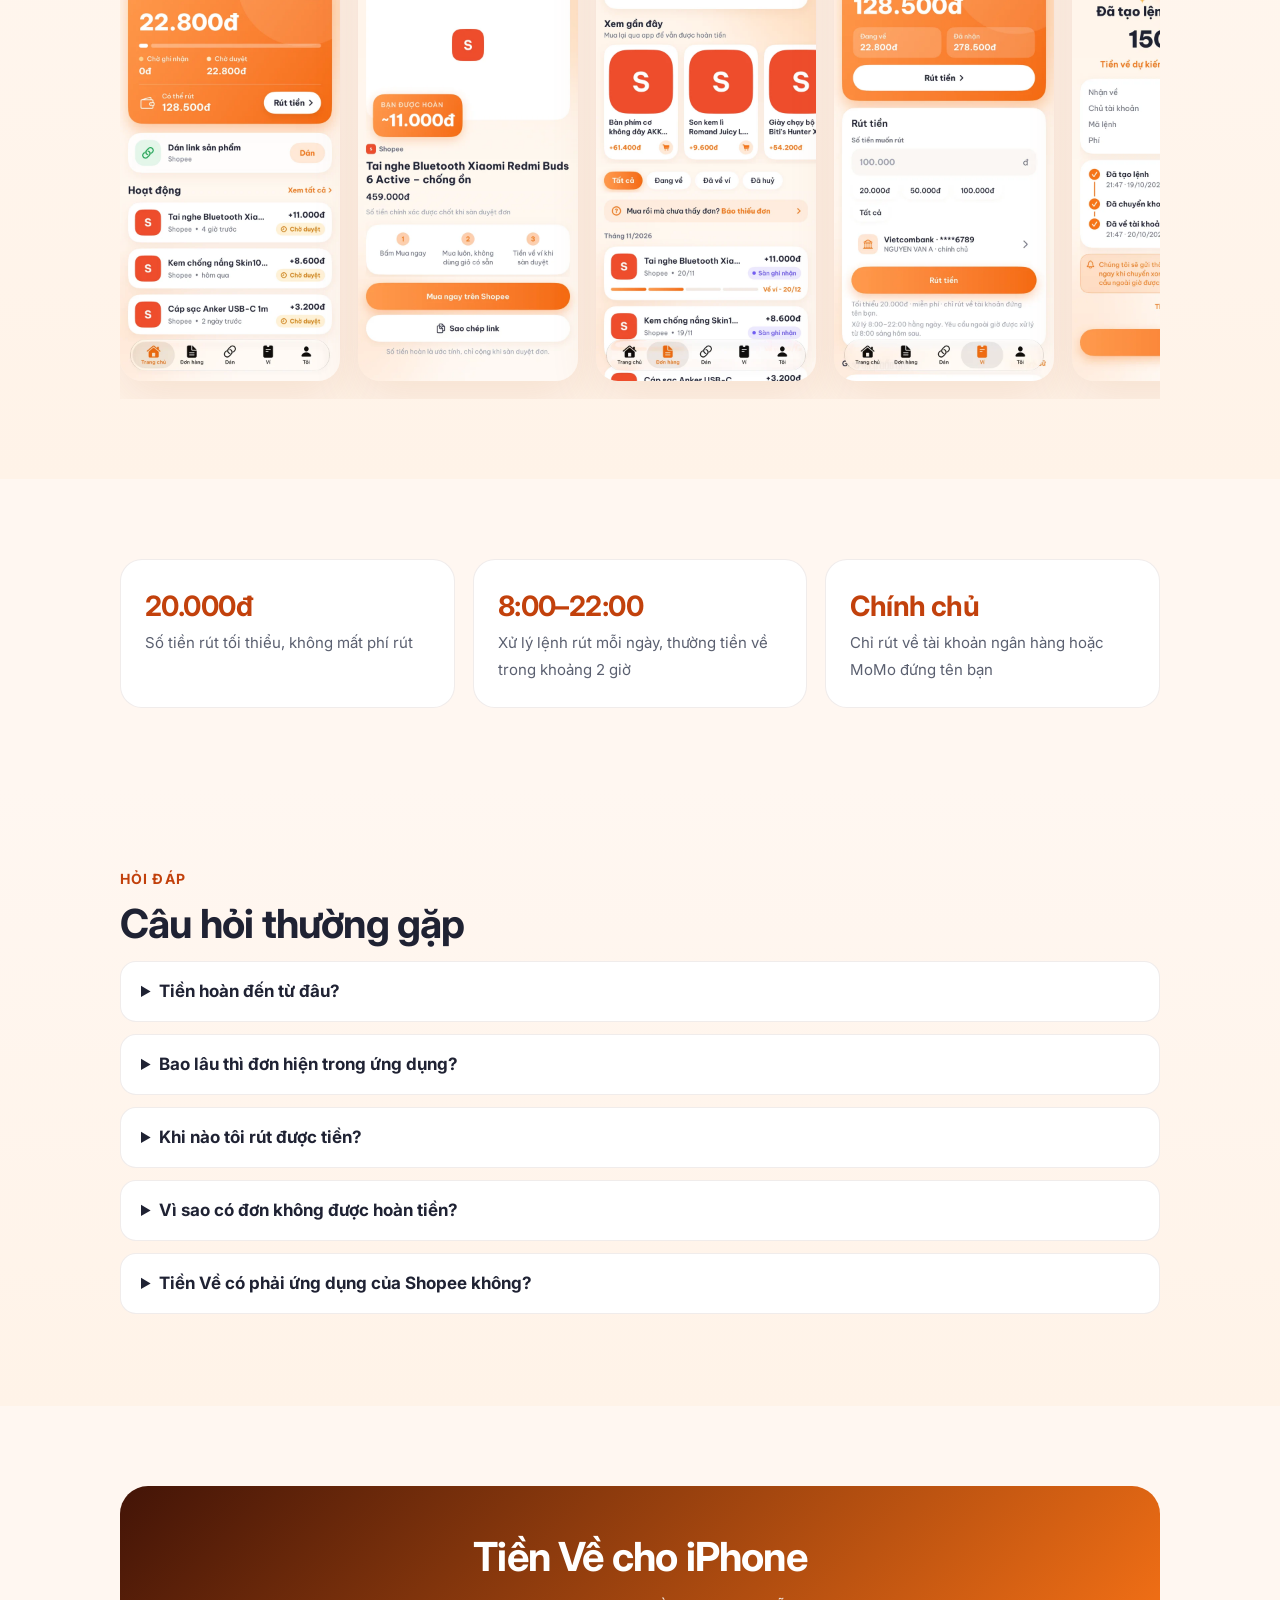
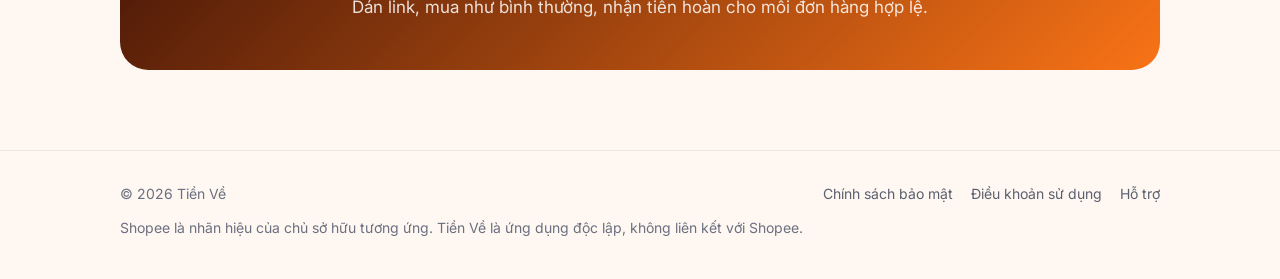
==== commit 5bbf710c: "Update landing page" ====
--- a/index.html
+++ b/index.html
@@ -4,21 +4,21 @@
   <meta charset="utf-8">
   <meta name="viewport" content="width=device-width, initial-scale=1">
   <title>Tiền Về – Mua sắm được hoàn tiền</title>
-  <meta name="description" content="Tiền Về là ứng dụng hoàn tiền khi mua sắm trên Shopee và TikTok Shop: dán link sản phẩm, mua như bình thường, nhận lại một phần tiền về ngân hàng hoặc MoMo.">
+  <meta name="description" content="Tiền Về là ứng dụng hoàn tiền khi mua sắm trên Shopee: dán link sản phẩm, mua như bình thường, nhận lại một phần tiền về ngân hàng hoặc MoMo.">
   <meta property="og:title" content="Tiền Về – Mua sắm được hoàn tiền">
   <meta property="og:description" content="Dán link sản phẩm, mua như bình thường, nhận lại tiền cho mỗi đơn.">
-  <meta property="og:image" content="assets/1_home.webp?v=4">
-  <link rel="icon" href="assets/favicon.png?v=4">
+  <meta property="og:image" content="assets/1_home.webp?v=5">
+  <link rel="icon" href="assets/favicon.png?v=5">
   <link rel="apple-touch-icon" href="assets/apple-touch-icon.png">
   <link rel="preconnect" href="https://fonts.googleapis.com">
   <link rel="preconnect" href="https://fonts.gstatic.com" crossorigin>
   <link href="https://fonts.googleapis.com/css2?family=Inter:wght@400;600;700;800&display=swap" rel="stylesheet">
-  <link rel="stylesheet" href="styles.css?v=4">
+  <link rel="stylesheet" href="styles.css?v=5">
 </head>
 <body>
   <header class="top">
     <div class="wrap">
-      <a class="brand" href="./"><img src="assets/icon.png?v=4" alt="">Tiền Về</a>
+      <a class="brand" href="./"><img src="assets/icon.png?v=5" alt="">Tiền Về</a>
       <nav>
         <a href="#cach-dung" class="hide-sm">Cách dùng</a>
         <a href="#hoi-dap">Hỏi đáp</a>
@@ -32,8 +32,8 @@
       <div class="wrap">
         <div>
           <span class="badge"><i></i>Ứng dụng cho iPhone</span>
-          <h1>Mua Shopee, TikTok Shop<br><em>được hoàn tiền</em></h1>
-          <p class="lead">Dán link sản phẩm vào Tiền Về, mua như bình thường trên Shopee hoặc TikTok Shop và nhận lại một phần tiền cho mỗi đơn hàng hợp lệ.</p>
+          <h1>Mua Shopee<br><em>được hoàn tiền</em></h1>
+          <p class="lead">Dán link sản phẩm vào Tiền Về, mua như bình thường trên Shopee và nhận lại một phần tiền cho mỗi đơn hàng hợp lệ.</p>
           <ul class="hero-points">
             <li>Biết trước số tiền được hoàn trước khi mua</li>
             <li>Theo dõi trạng thái từng đơn minh bạch</li>
@@ -41,7 +41,7 @@
           </ul>
         </div>
         <div class="hero-phone">
-          <img src="assets/app_home.webp?v=4" alt="Màn hình trang chủ ứng dụng Tiền Về" width="660" height="1434">
+          <img src="assets/app_home.webp?v=5" alt="Màn hình trang chủ ứng dụng Tiền Về" width="660" height="1434">
         </div>
       </div>
     </div>
@@ -50,11 +50,11 @@
       <div class="wrap">
         <p class="eyebrow">Cách dùng</p>
         <h2>4 bước để nhận tiền hoàn</h2>
-        <p class="sub">Bạn vẫn mua hàng trên app Shopee, TikTok Shop như mọi khi. Tiền Về chỉ giúp đơn hàng được ghi nhận để bạn nhận lại một phần hoa hồng.</p>
+        <p class="sub">Bạn vẫn mua hàng trên app Shopee như mọi khi. Tiền Về chỉ giúp đơn hàng được ghi nhận để bạn nhận lại một phần hoa hồng.</p>
         <div class="steps">
           <div class="step">
             <h3>Chọn sản phẩm</h3>
-            <p>Mở sản phẩm trên Shopee hoặc TikTok Shop, bấm Chia sẻ rồi chọn Tiền Về, hoặc sao chép liên kết và dán vào tab Dán.</p>
+            <p>Mở sản phẩm trên Shopee, bấm Chia sẻ rồi chọn Tiền Về, hoặc sao chép liên kết và dán vào tab Dán.</p>
           </div>
           <div class="step">
             <h3>Xem tiền hoàn</h3>
@@ -78,12 +78,12 @@
         <h2>Rõ ràng từ lúc mua đến lúc tiền về</h2>
         <p class="sub">Mỗi đơn đều có trạng thái và thời gian dự kiến, kèm thông báo khi đơn được ghi nhận, được duyệt và khi tiền đã chuyển. Sản phẩm đã xem được lưu lại để mua lại nhanh.</p>
         <div class="shots">
-          <figure><img src="assets/1_home.webp?v=4" alt="Trang chủ: dán link sản phẩm" loading="lazy" width="660" height="1434"></figure>
-          <figure><img src="assets/2_link_result.webp?v=4" alt="Số tiền hoàn ước tính trước khi mua" loading="lazy" width="660" height="1434"></figure>
-          <figure><img src="assets/3_orders.webp?v=4" alt="Theo dõi đơn hàng" loading="lazy" width="660" height="1434"></figure>
-          <figure><img src="assets/4_wallet.webp?v=4" alt="Ví và rút tiền" loading="lazy" width="660" height="1434"></figure>
-          <figure><img src="assets/5_withdraw.webp?v=4" alt="Lệnh rút tiền có giờ dự kiến" loading="lazy" width="660" height="1434"></figure>
-          <figure><img src="assets/6_paste.webp?v=4" alt="Dán link sản phẩm" loading="lazy" width="660" height="1434"></figure>
+          <figure><img src="assets/1_home.webp?v=5" alt="Trang chủ: dán link sản phẩm" loading="lazy" width="660" height="1434"></figure>
+          <figure><img src="assets/2_link_result.webp?v=5" alt="Số tiền hoàn ước tính trước khi mua" loading="lazy" width="660" height="1434"></figure>
+          <figure><img src="assets/3_orders.webp?v=5" alt="Theo dõi đơn hàng" loading="lazy" width="660" height="1434"></figure>
+          <figure><img src="assets/4_wallet.webp?v=5" alt="Ví và rút tiền" loading="lazy" width="660" height="1434"></figure>
+          <figure><img src="assets/5_withdraw.webp?v=5" alt="Lệnh rút tiền có giờ dự kiến" loading="lazy" width="660" height="1434"></figure>
+          <figure><img src="assets/6_paste.webp?v=5" alt="Dán link sản phẩm" loading="lazy" width="660" height="1434"></figure>
         </div>
       </div>
     </section>
@@ -119,8 +119,8 @@
           <p>Đơn có thể không được ghi nhận nếu bạn mua món đã có sẵn trong giỏ từ trước, bấm link khác trước khi thanh toán, hoặc đơn bị huỷ, trả hàng. Một số sản phẩm cũng không nằm trong chương trình tiếp thị liên kết của người bán.</p>
         </details>
         <details>
-          <summary>Tiền Về có phải ứng dụng của Shopee hay TikTok không?</summary>
-          <p>Không. Tiền Về là ứng dụng độc lập, tham gia chương trình tiếp thị liên kết thông qua mạng affiliate. Tiền Về không liên kết, không được tài trợ hay xác nhận bởi Shopee hay TikTok.</p>
+          <summary>Tiền Về có phải ứng dụng của Shopee không?</summary>
+          <p>Không. Tiền Về là ứng dụng độc lập, tham gia chương trình Shopee Affiliate. Tiền Về không liên kết, không được tài trợ hay xác nhận bởi Shopee.</p>
         </details>
       </div>
     </section>
@@ -143,7 +143,7 @@
         <a href="terms.html">Điều khoản sử dụng</a>
         <a href="support.html">Hỗ trợ</a>
       </nav>
-      <p class="disclaimer">Shopee, TikTok và TikTok Shop là nhãn hiệu của chủ sở hữu tương ứng. Tiền Về là ứng dụng độc lập, không liên kết với các sàn thương mại điện tử.</p>
+      <p class="disclaimer">Shopee là nhãn hiệu của chủ sở hữu tương ứng. Tiền Về là ứng dụng độc lập, không liên kết với Shopee.</p>
     </div>
   </footer>
 </body>
